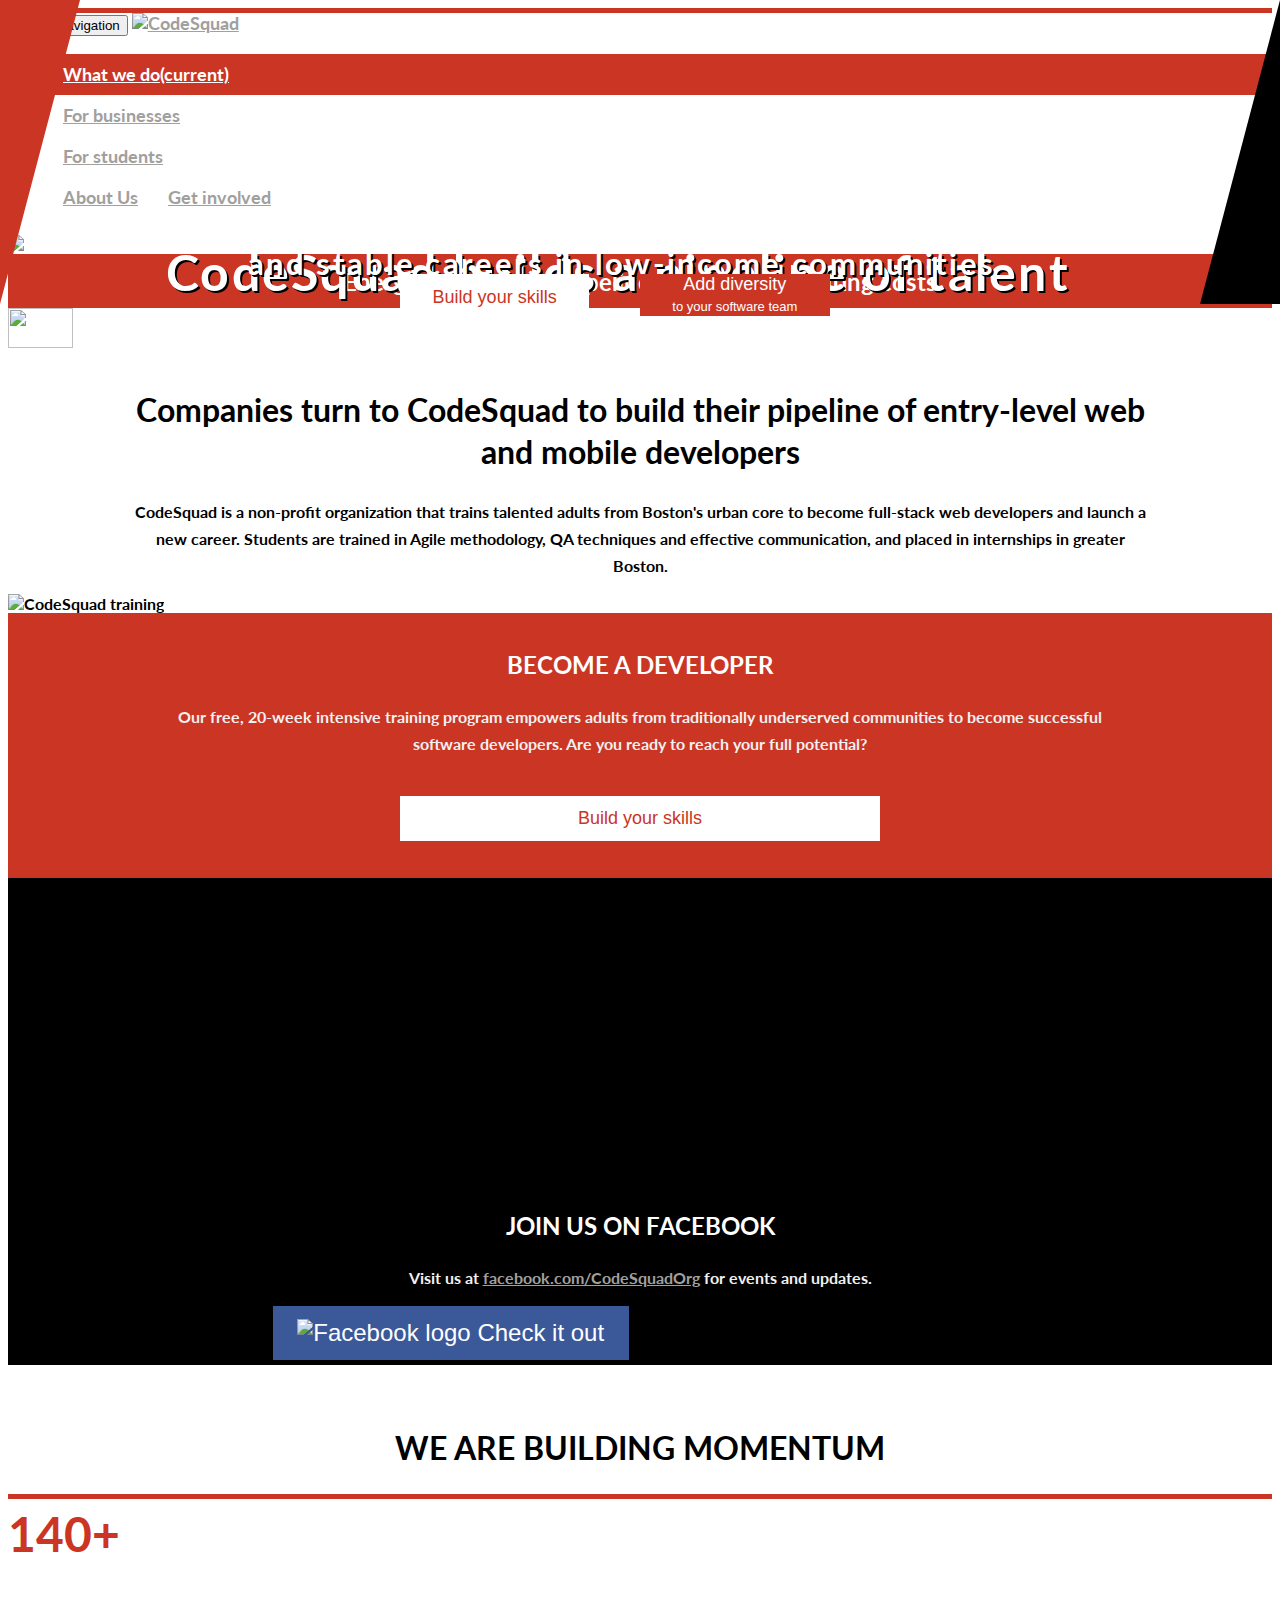
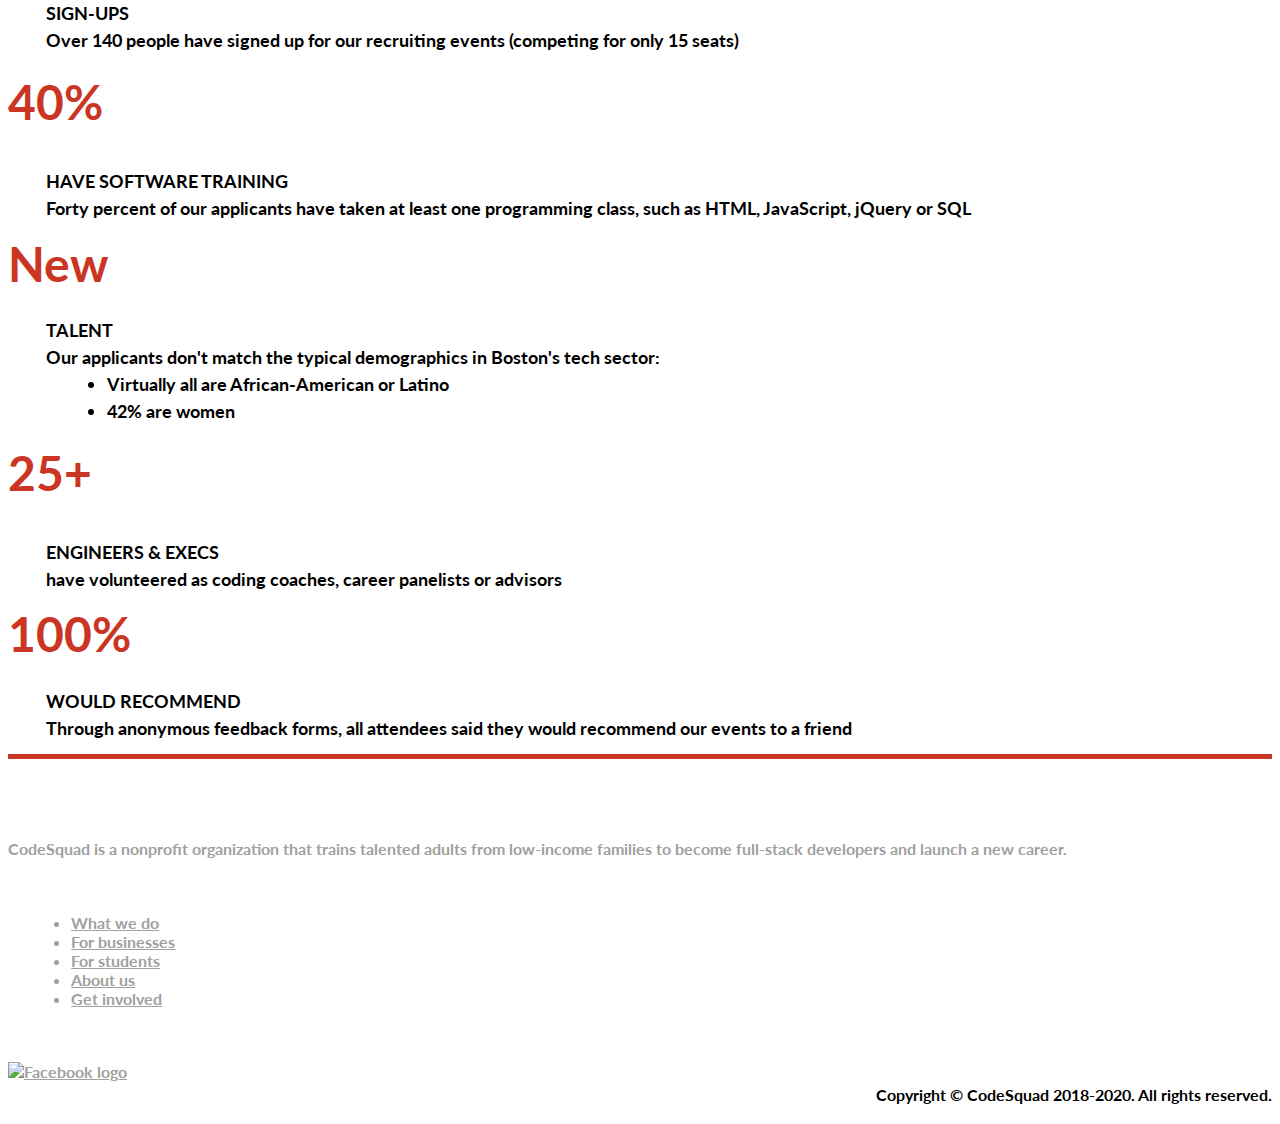
==== main/index.html @ bde696b5 "updated website" ====
<!DOCTYPE html>
<html lang="en">
<head>
	<title>
		CodeSquad builds a pipeline of talent and stable careers in low-income communities
	</title>
  <!-- Bootstrap core CSS -->
  <link rel="stylesheet" type="text/css" href="../assets/css/lib/bootstrap.min.css">
  <!-- Custom CSS -->
  <link rel="stylesheet" type="text/css" href="../assets/css/codesquad_css.css">
  <!-- Google Fonts -->
  <link rel="stylesheet" href="https://fonts.googleapis.com/css?family=Lato:400,700">
  <meta name="viewport" content="width=device-width, initial-scale=1.0">
</head>

<body>
  <div class="top-red-line"></div>

  <!-- Begin Navbar -->
  <nav class="navbar navbar-default">
    <div class="container-fluid">
      <!-- Brand and toggle get grouped for better mobile display -->
      <div class="navbar-header">
        <button type="button" class="navbar-toggle collapsed" data-toggle="collapse" data-target="#bs-example-navbar-collapse-1" aria-expanded="false">
          <span class="sr-only">Toggle navigation</span>
          <span class="icon-bar"></span>
          <span class="icon-bar"></span>
          <span class="icon-bar"></span>
        </button>
        <a class="navbar-brand" href="#">
          <!-- CodeSquad logo -->
          <img alt="CodeSquad" src="../assets/img/logo_navbar.gif" width="140" height="59">
        </a>
      </div>

      <!-- Collect the nav links, forms, and other content for toggling -->
      <div class="collapse navbar-collapse" id="bs-example-navbar-collapse-1">
        <ul class="nav navbar-nav navbar-right">
          <li class="active">
            <a href="#">
              What we do<span class="sr-only">(current)</span>
            </a>
          </li>
          <li>
            <a href="businesses.html">
              For businesses
            </a>
          </li>
          <li>
            <a href="students.html">
              For students
            </a>
          </li>
          <li class="dropdown">
            <a href="#" class="dropdown-toggle" data-toggle="dropdown" role="button" aria-haspopup="true" aria-expanded="false">About Us 
              <span class="caret"></span></a>
            <ul class="dropdown-menu" id="myDropdown">
              <li><a href="about-us.html">The CodeSquad Story</a></li>
              <li><a href="cohort.html">2018 Spring Cohort</a></li>
            </ul>
          <li class="dropdown">
            <a href="#" class="dropdown-toggle" data-toggle="dropdown" role="button" aria-haspopup="true" aria-expanded="false">
              Get involved<span class="caret"></span>
            </a>
            <ul class="dropdown-menu">
              <li>
                <a href="volunteer.html">
                  Volunteer
                </a>
              </li>
              <li>
                <a href="businesses.html">
                  Host a CodeSquad intern
                </a>
              </li>
            </ul>
          </li>
        </ul>
      </div><!-- /.navbar-collapse -->
  	</div><!-- /.container-fluid -->
  </nav> <!-- End Navbar -->


<!-- Begin Main Banner image and text -->
  <div class="positionRel">
  <img src="../assets/img/img_8179.jpg" width="1920"  class="img-responsive center-block">
  <div class="mobileHide center">
    <div class="headlineTxt headlineTxtHome">
      CodeSquad builds a pipeline of talent
    </div>
    <div class="headlineTxt headlineTxt2">
      and stable careers in low-income communities  
    </div>
  </div>
  <a href="students.html">
  	<button class="headlineBtn btnWht headlineBtn1">
      Build your skills
  	</button>
  </a>
  <a href="businesses.html">
    <button class="headlineBtn btnRed headlineBtn2">
      <span id="btn1stLine">
        Add diversity
      </span>
      <br />
      <span id="btn2ndLine">
        to your software team
      </span>
    </button>
  </a>
</div> <!-- End Main Banner image and text -->


<!-- Begin Red Bar with arrow -->
<div class="red-bar">
  <div class="mobileShow">
    CodeSquad builds new opportunities
  </div>
  <div class="mobileHide">
    Energize your talent pipeline and lower recruiting costs
  </div>
</div>
<div>
  <img src="../assets/img/arrow.png" width="65" height="40" class="img-responsive center-block">
</div>  <!-- End Red Bar with arrow -->


<!-- Begin Theory of Change -->
<div class="container">
  <h1 class="center">
    Companies turn to CodeSquad to build their pipeline of entry-level web and mobile developers
  </h1>
  <p class="center width80">
    CodeSquad is a non-profit organization that trains talented adults from Boston's urban core to become full-stack web developers and launch a new career. Students are trained in Agile methodology, QA techniques and effective communication, and placed in internships in greater Boston.
  </p>
  <img alt="CodeSquad training" src="../assets/img/infographic-small.jpg" width="1036" height="593" class="img-responsive center-block">
</div>  <!-- End Theory of Change -->


<!-- Begin Slanted Boxes -->
<div class="row rowBlk">
  <div class="col-sm-4 slantBoxRed">
    <h3 class="center">
      Become a developer
    </h3>
    <p class="width80 center">
      Our free, 20-week intensive training program empowers adults from traditionally underserved communities to become successful software developers.  Are you ready to reach your full potential?
    </p>
    <a href="students.html">
      <button class="btnWht btnBuildSkills">
        Build your skills
      </button>
    </a>
  </div>
  <div class="col-sm-4 slantIndex">
    <div class="redSlant"></div>
    <div class="blackSlantRight"></div>
  </div>
  <div class="col-sm-4 slantBoxBlk">
    <h3 class="center">
      Join us on Facebook
    </h3>
    <p class="width80 center">
      Visit us at <a href="http://www.facebook.com/CodeSquadOrg">facebook.com/CodeSquadOrg</a> for events and updates.
    </p>
    <a href="http://www.facebook.com/CodeSquadOrg">
      <button class="FBbutton">
        <img src="../assets/img/fb-logo.png" height="54" width="54" alt="Facebook logo">
        Check it out
      </button>
    </a>
  </div>
</div> <!-- End of "row" -->
<!-- End Slanted Boxes -->


<!-- Begin Momentum section using Bootstrap grid -->
<div class="positionRel momentumBak">
      <div class="container-fluid"> <!-- Begin container -->
        <div class="row"> <!-- Begin first row -->
          <div class="col-xs-10 col-xs-offset-1 col-sm-8 col-sm-offset-2 col-md-6 col-md-offset-3">
            <h2 class="center">
              We are building momentum
            </h2>
            <div class="top-red-line">
            </div>
          </div>
        </div> <!-- End 1st row -->
        <div class="row"> <!-- Begin 2nd row -->
        	<div class="col-xs-3 col-xs-offset-1 col-sm-2 col-lg-1 momentumRed">
  	          140+
  	        </div>
  	        <div class="col-xs-8 col-sm-3 col-lg-3 momentumBlurbTxt">
  	          <span class="momentumBlurbHead">
  	            Sign-ups
  	          </span><br />
  	          Over 140 people have signed up for our recruiting events (competing for only 15 seats)
  	        </div>
  	        <div class="col-xs-3 col-xs-offset-1 col-sm-2 col-sm-offset-0 col-lg-1 col-lg-offset-2 momentumRed">
  	          40%
  	        </div>
  	        <div class="col-xs-8 col-sm-4 col-lg-3 momentumBlurbTxt">
  	        <span class="momentumBlurbHead">
  	          Have software training
  	        </span><br />
  	          Forty percent of our applicants have taken at least one programming class, such as HTML, JavaScript, jQuery or SQL
  	        </div>
        </div> <!-- End 2nd row -->
        <div> <!-- Begin 3rd row -->
          <div class="col-xs-3 col-xs-offset-1 col-sm-2 col-sm-offset-4 col-lg-1 col-lg-offset-4 padding0 momentumRed">
  	          New 
  	        </div>
  	        <div class="col-xs-8 col-sm-4 col-lg-4 momentumBlurbTxt">
  	          <span class="momentumBlurbHead">
  	            Talent
  	          </span><br />
  	          Our applicants don't match the typical demographics in Boston's tech sector:
  	          <ul class="momentumUL">
  	            <li>
  	              Virtually all are African-American or Latino
  	            </li>
  	            <li>
  	              42% are women
  	            </li>
  	          </ul>
  	        </div>
  	    </div> <!-- End 3rd row -->
        <div class="row"> <!-- Begin 4th row -->
        <div class="clearfix"></div>
        <div class="col-xs-3 col-xs-offset-1 col-sm-2 col-lg-1 momentumRed">
            25+
          </div>
          <div class="col-xs-8 col-sm-3 col-lg-3 momentumBlurbTxt">
            <span class="momentumBlurbHead">
              Engineers &amp; Execs
            </span><br />
            have volunteered as coding coaches, career panelists or advisors
          </div>
          <div class="col-xs-3 col-xs-offset-1 col-sm-2 col-sm-offset-0  col-lg-1 col-lg-offset-2 padding0 momentumRed">
            100%
          </div>
          <div class="col-xs-8 col-sm-4 col-lg-3 momentumBlurbTxt">
            <span class="momentumBlurbHead">
              Would recommend
            </span> <br />
            Through anonymous feedback forms, all attendees said they would recommend our events to a friend
          </div>        
        </div> <!-- End 4th row -->
      </div> <!-- End container -->
</div> <!-- End Momentum section using Bootstrap -->



<!-- Begin page footer -->
<footer>
  <div class="top-red-line"></div>
	<div class="positionRel footerFont footerBak">
    <div class="container-fluid">
      <div class="row">
    	  <div class="col-xs-12 col-md-2 col-md-offset-1">
    	    <div class="footerLogo">
          </div>
            CodeSquad is a nonprofit organization that trains talented adults from low-income families to become full-stack developers and launch a new career.
        </div>
    	  <div class="col-xs-12 col-md-2">
    	  	<p class="footerHead">
            Quick Links
          </p>
          <ul class="momentumUL">
            <li>
              <a href="index.html">
                What we do
              </a>
            </li>
            <li>
              <a href="businesses.html">
                For businesses  
              </a>
            </li>
            <li>
              <a href="students.html">
                For students
              </a>
            </li>
            <li>
              <a href="about-us.html">
                About us
              </a>
            </li>
            <li>
              <a href="#" class="dropdown-toggle" data-toggle="dropdown" role="button" aria-haspopup="true" aria-expanded="false">
                Get involved
              </a>
              <ul class="dropdown-menu">
                <li>
                  <a href="volunteer.html">
                    Volunteer
                  </a>
                </li>
                <li>
                  <a href="businesses.html">
                    Host a CodeSquad intern
                  </a>
                </li>
              </ul>
            </li>
          </ul>
    	  </div>
    	  <div class="col-xs-12 col-md-2">
    	  	<p class="footerHead">
              Join us on Facebook
          </p>
          <a href="http://www.facebook.com/CodeSquadOrg">
            <img src="../assets/img/fb-logo.png" height="54" width="54" alt="Facebook logo">
          </a>
    	  </div>

      </div>  <!-- End row -->
    </div> <!-- End container -->
  </div> <!-- End of <div> with position "relative" -->
  <div class="positionRel">
    <p align="right">
      Copyright &#169; CodeSquad 2018-2020.  All rights reserved.
    </p>
  </div>
</footer>


	<!-- jQuery link & Bootstrap JS link -->
  <script src="http://code.jquery.com/jquery-3.2.1.min.js" integrity="sha256-hwg4gsxgFZhOsEEamdOYGBf13FyQuiTwlAQgxVSNgt4=" crossorigin="anonymous"></script>
  <script src="../assets/js/lib/bootstrap.min.js" type="text/javascript"></script>
  <script type="text/javascript" src="../assets/js/codesquad_js.js"></script>
</body>
</html>
---- assets/css/codesquad_css.css ----
a {
	color: rgb(160,160,158);
}

.active {
	background-color: rgb(203,53,36);
}

/*.bizBak {
	background: url('../img/img_8085_crop2.jpg');
	background-size: cover;
	background-repeat: no-repeat;
}*/

.blackSlantRight {
	position: absolute;
	top: 0;
	right: 0;
	width: 0;
	height: 0;
	border-top: 304px solid transparent;
	border-right: 80px solid black;
	border-bottom: 0; 
}

.blackSlantLeft {
	position: absolute;
	top: 0;
	left: 0;	
	width: 0;
	height: 0;
	border-top: 0;
	border-right: 0;
	border-left: 80px solid black;
	border-bottom: 280px solid transparent; 
}

.blackSlant2 {
	position: absolute;
	top: 0;
	right: 0;
	width: 0;
	height: 0;
	border-top: 280px solid transparent;
	border-right: 80px solid black;
	border-bottom: 0; 
}

body {
	font-family: 'Lato', sans-serif;
	font-size: medium;
	font-weight: 700;
}

.border1 {
	border-style: solid;
	border-color: black;
	border-width: 1px;
}

.btn {
	border-radius: 0;
}

.btnWht {
	/* red text on white */
	color: rgb(203,53,36);
	background-color: white;
	padding: 1% 1.4%;
}

.btnRed {
	/* white text on red */
	color: white;
	background-color: rgb(203,53,36);
}

.btnBuildSkills {
	height: 20%;
	width: 40%;
	text-decoration: none;
	font-size: large;
	border: none;
	cursor: pointer;
	margin: 2% 30%;
}

#btn1stLine {
	padding: 0;
	margin: 0;
}

#btn2ndLine {
	font-size: small;
	text-align: center;
	padding: 0;
	margin: 0;
}

.card {
	border: 1px solid rgba(0,0,0,.125);
	border-radius: .25rem;
	display: inline-block;
	width: 100%;
	margin: 1rem 0;
}

.card td {
	line-height: 1.7;
}

.card-center {
	margin: 1% 35%;
}

/*.card-deck {
	flex-flow: row wrap;
}

.card-deck .card {
	display: flex;
	flex-direction: column;
	flex: 1 0 0%;
	margin-right: 15px;
	margin-bottom: 0;
  margin-left: 15px;
}*/

.card-header {
    padding: .75rem 1.25rem;
    margin-bottom: 0;
    font-size: large;
    color: white;
    background-color: #343434;
    border-bottom: 1px solid rgba(0,0,0,.125);
}

.card-img-float {
	float: left;
}

.card-img-overlay{
	padding: 0;
}

.card-noBorder {
	border-style: none;
}

.cardPtr {
	top: 8%;
}

.card-TechAdvisor {
	border-style: none;
	padding: 0 10%;
}

.card-title {
	font-size: x-large;
	text-transform: uppercase;
	line-height: 1.1;
	margin:	0;
}

.card-text {
	margin: 1.25rem;
	column-count: 1;
}

.center {
	text-align: center;
}

/*div {
	border: 1px solid blue;
}*/

ul li ul li {
	background-color: white;
}

.divSpacer {
	height: 600px;
}

.FBbutton {
	/*position: absolute;*/
	/*left: 30%;*/
	height: 54px;
	width: auto;
	color: white;
	background-color: rgb(59,89,152); /* FaceBook blue*/
	text-decoration: none;
	font-size: x-large;
	border: none;
	padding: 0 2%;
	margin: 0 20%;
	/*cursor: pointer;	*/
}

.footerFont {
	color: rgb(160,160,158);
}

.footerBak {
    background: url('../img/blackBak.png');
    background-size: cover;
    background-repeat: repeat;
}

.footerLogo {
    background: url('../img/logo_inverse.png');
    background-size: cover;
    background-repeat: no-repeat;
    width: 200px;
    height: 80px;
}

.footerHead {
	color: white;
	margin: 2em auto 0.5em;
	text-transform: uppercase;
	font-size: small;
}

.footerBtn {
	text-transform: uppercase;
	text-decoration: none;
	font-size: medium;
	width: 100%;
	height: 2.5em;
	margin: 5% auto 8%;
	border: none;
	cursor: pointer;
}

h1 {
	color: black;
	font-size: xx-large;
	font-weight: bold;
	line-height: 1.3;
	margin: 3% 8% 2% 8%;
}

h2 {
	font-size: xx-large;
	font-weight: bold;
	text-transform: uppercase;
	margin-top: 5%;
}

h3 {
	font-size: x-large;
	font-weight: bold;
	text-transform: uppercase;
}

h4 {
	/*color: white;*/
	font-size: x-large;
	text-transform: uppercase;
	margin:	0;
	padding: 10% 0 0 10%; /*top right bottom left*/
}

h5 {
	font-size: large;
	font-weight: bold;
}

.headlineBtn {
	/*height: 12%;*/
	width: 15%;
	text-decoration: none;
	font-size: large;
	border: none;
	margin: 2% auto;
	cursor: pointer;
}

.headlineBtn1 {
	position: absolute;
	top: 72%;
	left: 31%;
}

.headlineBtn2 {
	position: absolute;
	top: 72%;
	left: 50%;
	/*padding: 0.5% 1.4% 0.5% 1.4%;*/
	padding: 0;
}

.headlineTxt {
	position: absolute;
	color: white;
	font-size: 3.9vw;
	letter-spacing: 2.3px;
	text-shadow: 2px 2px black;
}

.headlineTxt2 {
	/* Sub-head */
	font-size: 2.4vw;
	top: 52%;
	left: 19%;
}

.headlineTxtAbout {
	top: 44%;
	left: 29%;
}

.headlineTxtBiz {
	top: 37%;
	left: 10%;
}

.headlineTxtHome {
	top: 37%;
	left: 12.5%;
}

.headlineTxtStudents {
	top: 51%;
	left: 36%;
}

.headlineTxtVol {
	font-size: 3.3vw;
	top: 8%;
	left: 56.5%;
}

.height400 {
	height: 350px;
}

img {
	padding: 0;
	margin: 0;
}

input[type=text] {
	color: rgb(160,160,158);
	width: 100%;
	background-color: rgb(36,34,35);
	padding: 12px 0px;
	border: none;
	border-bottom: 1px solid rgb(160,160,158);
}

.joinUsBtn {
	position: absolute;
	left: 30%;
	height: 20%;
	width: 40%;
	text-decoration: none;
	font-size: large;
	border: none;
	cursor: pointer;
}

.maxHeight {
	height: 280px;
}

.mobileShow {
	display: none;
}

.mobileHide {
	display: inline;
}

.momentumBak {
    background: url('../img/img_8257_momentum3.jpg');
    background-size: cover;
    background-repeat: no-repeat;
}

.momentumBlurbHead {
	text-transform: uppercase;
	/*margin: -1% 0;*/
	/*padding: 0;*/
}

.momentumBlurbTxt {
	/*position: relative;*/
	/*top: 50%;*/
	font-size: large;
	line-height: 1.5;
	padding: 2% 0 1% 3%;
	/*padding-top: 2%;*/
	/*padding-left: 3%;*/
	/*padding-bottom: 1%;*/
}

.momentumHeadline {
	position: absolute;
	text-align: center;
	top: 5%;
	left: 40%;
}

.momentumRed {
	color: rgb(203,53,36);
	font-size: 3em;
	padding-top: 0.5%;
	padding-bottom: 1%;
}

.momentumTxt {
	position: absolute;
	font-size: large;
}

/* Styling for homepage momentum bullet list */
.momentumUL {
	padding: 0 5%;
	margin: 0;
}

.navbar {
	font-size: 1.1em;
	margin-bottom: 0;
}

.navbar-default {
	border-style: none;
	background-color: white;
}

.navbar-nav li {
	/*top right bottom left*/
	/*padding: 3% 1% 3% 1%;*/
	padding: 10px 15px;
}

.navbar-default .navbar-nav > .active > a, 
.navbar-default .navbar-nav > .active > a:hover, 
.navbar-default .navbar-nav > .active > a:focus {
	background-color: rgb(203,53,36);
	color: white;
}

.navbar-brand {
	padding: 0;	
}

p {
	/* content */
	font-size: medium;
	line-height: 1.7;
	/* border */
	/* padding */
	/* margin */
	margin: 0 auto 15px auto;
}

.padding0 {
	padding: 0;
}

.padding5 {
	padding: 3% 0;
}

.positionRel {
	position: relative;
}

.pOverflow {
	line-height: 1.7;
	font-size: medium;
	padding: 0 1.25rem;
}

.red-bar {
	background-color: rgb(203,53,36);
	color: white;
	font-size: x-large;
	text-align: center;
	padding: 1%;
	margin: 0 auto;
}

.redSlant {
	position: absolute;
	top: 0;
	left: 0;
	width: 0; 
	height: 0; 
	border-right: 5px solid transparent;
	border-bottom: 304px solid transparent;
	border-left: 80px solid #CB3524; /* CodeSquad red in hex code */
}

.redSlant2 {
	position: absolute;
	top: 0;
	left: 0;
  width: 0; 
  height: 0; 
  border-right: 5px solid transparent;
  border-bottom: 280px solid transparent;
  border-left: 80px solid #CB3524; /* CodeSquad red in hex code */
}

.rowBlk {
	background-color: black;
}

select {
	color: rgb(160,160,158);
	background-color: rgb(36,34,35);
	/*align-self: right;*/
	padding: 12px 0px;
	border: none;
}

.slantBoxBlk {
	background-color: black;
	color: white;
	padding: 5px 20px;
}

.slantBoxRed {
	background-color: rgb(203,53,36);
	color: white;
	padding: 1% 2.5%;
}

.slantBoxRed p, .slantBoxBlk p {
	color: rgb(242,240,240);
}

.slantIndex {
    background: url('../img/img_8105_crop2.jpg');
    background-size: cover;
    background-repeat: no-repeat;
    height: 304px;
}

.slantBiz {
    background: url('../img/img_9511.jpg');
    background-size: cover;
    background-repeat: no-repeat;
}

.slantStudent {
    background: url('../img/img_8089_crop.jpg');
    background-size: cover;
    background-repeat: no-repeat;
    height: 280px;
}

.top-red-line {
	height: 5px;
	background-color: rgb(203,53,36);
}

.underline {
	padding-bottom: 1%;
	text-decoration: underline rgb(203,53,36);
	/*width: 100%;*/
/*	border-style: solid;
	border-color: rgb(203,53,36);
	border-width: 1px;*/
}

.width60 {
	width: 60%;
	margin-bottom: 5%;
}

.width80 {
	width: 80%;
}

@media only screen and (max-width: 700px) {
	.card-TechAdvisor {
		padding: 0;	
	}
	h1, h2 {
		font-size: large;
	}
	.headlineBtn {
    /* For mobile phones: */
    	display: none;
	}
	.headlineTxt {
		font-size: x-large;
	}
	.headlineTxtAbout {
		top: 102%;
		left: 6%;
	}
	.headlineTxtBiz {
		top: 97%;
		left: 0%;
	}
	.headlineTxtHome {
		top: 97%;
		left: 0%;
	}
	.headlineTxtStudents {
		top: 102%;
		left: 9%;
	}
	.headlineTxtVol {
		top: 110%;
		left: 18%;
	}
	.joinUsBtn, .FBbutton {
		font-size: large;
	}
	.mobileShow {
		display: inline-block;
		padding-bottom: 2%;
	}
.mobileHide {
		display: none;
	}
	.momentumRed {
		font-size: 2em;
	}
	p {
		font-size: small;
	}
	.pOverflow {
		font-size: small;
	}
/*	.red-bar {
		color: rgb(203,53,36);
	}*/
	.slantBoxRed, .slantBoxBlk {
		padding: 1% 5%;
	}
	.width60, .width80 {
		width: 100%;
	}
}

@media (min-width: 576px) {
	.card-columns {
		-webkit-column-count: 2;
    	-moz-column-count: 2;
    	column-count: 2;
	    -webkit-column-gap: 1.25rem;
	    -moz-column-gap: 1.25rem;
	    column-gap: 1.25rem;
	}
}

@media (min-width: 576px) {
	#sprcohort2018 #sprcohort2018i {
		-webkit-column-count: 1;
    	-moz-column-count: 1;
    	column-count: 1;
	    -webkit-column-gap: 1.00rem;
	    -moz-column-gap: 1.00rem;
	    column-gap: 1.00rem;
	}
}


.card-bodytext-center
{

	height:100px;
}
/*
#sprcohort2018
{
	width: 95%;
	height: 50%;
}*/

#danger
{
	width: 400px;
	height: 500px;
}
/*#sprcohort2018i
{
	width: 90%;
	height: 50%;
}*/

/* Dropdown Button */
.dropbtn {
    background-color: #3498DB;
    color: white;
    padding: 16px;
    font-size: 16px;
    border: none;
    cursor: pointer;
}

/* Dropdown button on hover & focus */
.dropbtn:hover, .dropbtn:focus {
    background-color: #2980B9;
}

/* The container <div> - needed to position the dropdown content */
.dropdown {
    position: relative;
    display: inline-block;
}

/* Dropdown Content (Hidden by Default) */
.dropdown-menu {
    display: none;
    position: absolute;
    background-color: #f1f1f1;
    min-width: 160px;
    box-shadow: 0px 8px 16px 0px rgba(0,0,0,0.2);
    z-index: 1;
}

/* Links inside the dropdown */
.dropdown-menu a {
    color: black;
    padding: 12px 16px;
    text-decoration: none;
    display: block;
}

/* Change color of dropdown links on hover */
.dropdown-menu a:hover {background-color: #ddd}

/* Show the dropdown menu (use JS to add this class to the .dropdown-content container when the user clicks on the dropdown button) */
.show {display:block;}

#sprcohort2018
{
	width: 95%;
	height: 50%;
}

#danger
{
	width: 400px;
	height: 500px;
}
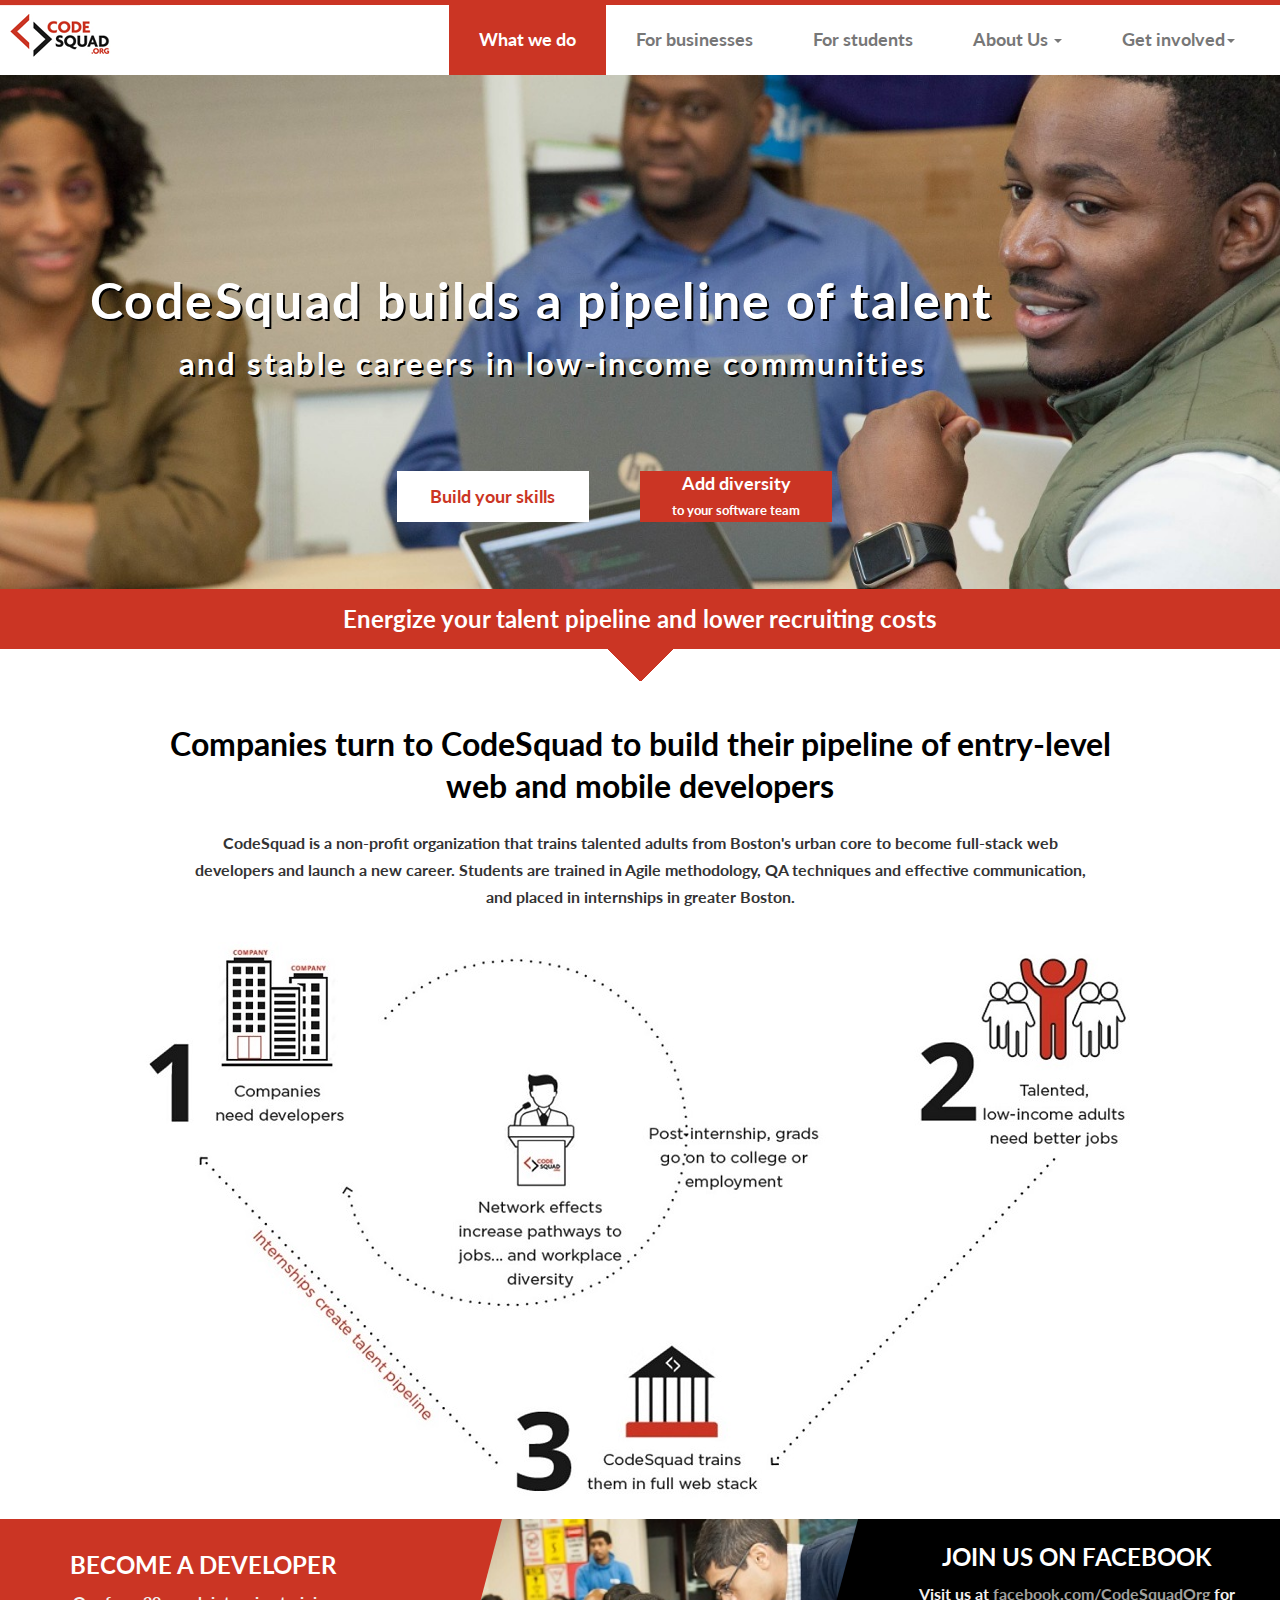
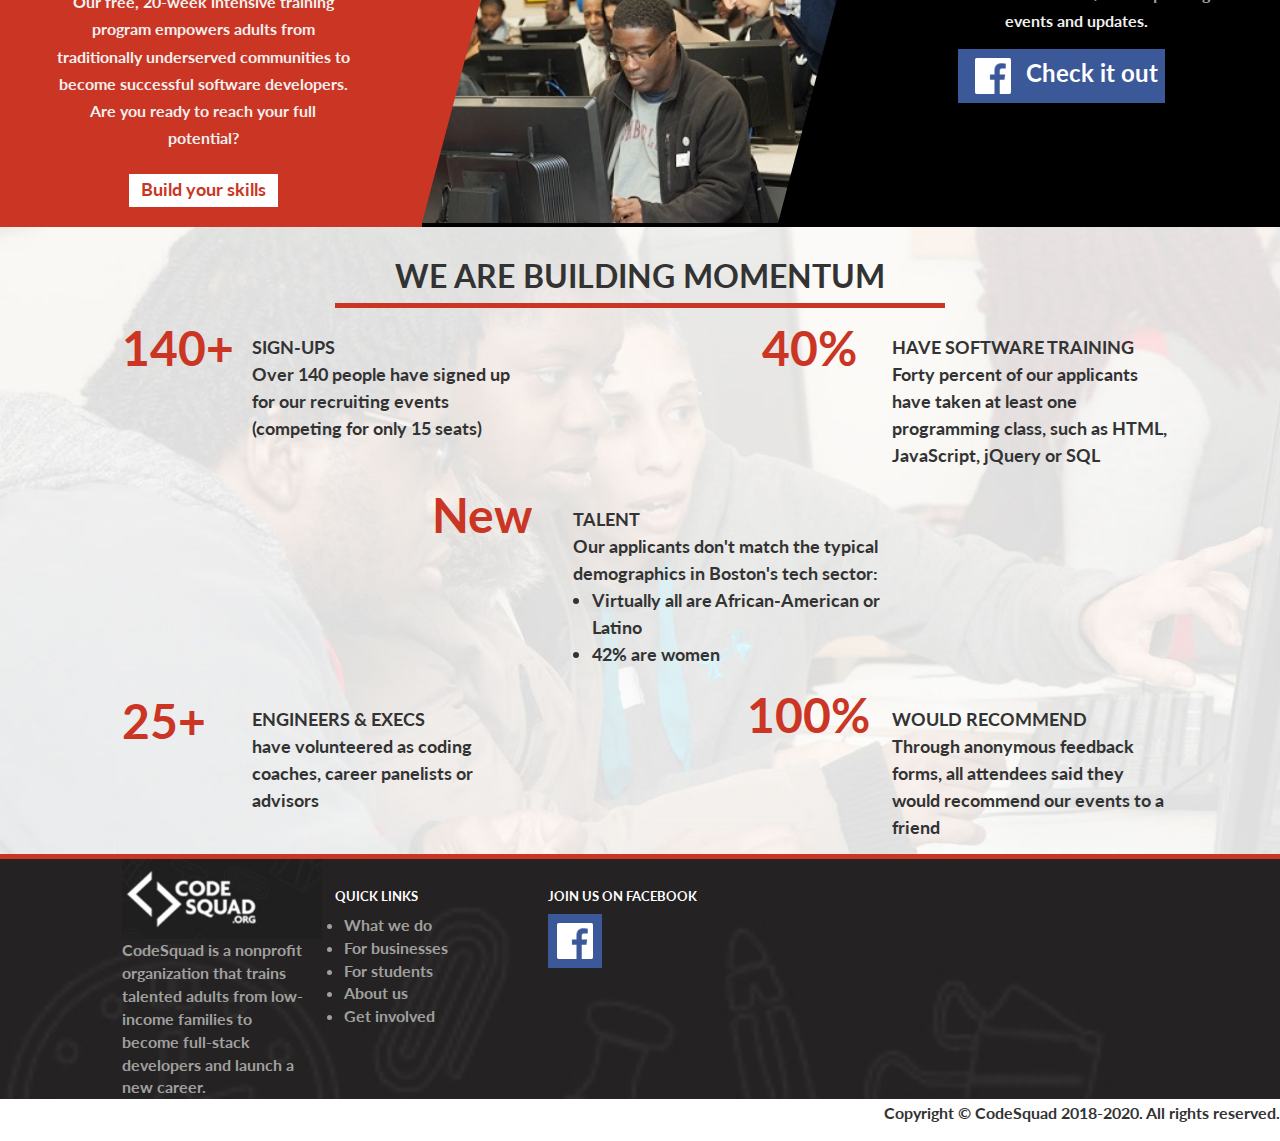
==== commit 03d01ee7: "changed footer img, cleaned img code, update responsive img" ====
--- a/main/index.html
+++ b/main/index.html
@@ -36,28 +36,16 @@
       <!-- Collect the nav links, forms, and other content for toggling -->
       <div class="collapse navbar-collapse" id="bs-example-navbar-collapse-1">
         <ul class="nav navbar-nav navbar-right">
-          <li class="active">
-            <a href="#">
-              What we do<span class="sr-only">(current)</span>
-            </a>
+          <li class="active"><a href="#">What we do<span class="sr-only">(current)</span></a></li>
+          <li><a href="businesses.html">For businesses</a></li>
+          <li><a href="students.html">For students</a></li>
+          <li class="dropdown">
+            <a href="#" class="dropdown-toggle" data-toggle="dropdown" role="button" aria-haspopup="true" aria-expanded="false">About Us <span class="caret"></span></a>
+            <ul class="dropdown-menu" id="cohortDropdown">
+              <li><a href="about-us.html">The CodeSquad Story</a></li>
+              <li><a href="cohort.html">Spring 2018 Cohort</a></li>
+            </ul>
           </li>
-          <li>
-            <a href="businesses.html">
-              For businesses
-            </a>
-          </li>
-          <li>
-            <a href="students.html">
-              For students
-            </a>
-          </li>
-          <li class="dropdown">
-            <a href="#" class="dropdown-toggle" data-toggle="dropdown" role="button" aria-haspopup="true" aria-expanded="false">About Us 
-              <span class="caret"></span></a>
-            <ul class="dropdown-menu" id="myDropdown">
-              <li><a href="about-us.html">The CodeSquad Story</a></li>
-              <li><a href="cohort.html">2018 Spring Cohort</a></li>
-            </ul>
           <li class="dropdown">
             <a href="#" class="dropdown-toggle" data-toggle="dropdown" role="button" aria-haspopup="true" aria-expanded="false">
               Get involved<span class="caret"></span>
@@ -83,7 +71,7 @@
 
 <!-- Begin Main Banner image and text -->
   <div class="positionRel">
-  <img src="../assets/img/img_8179.jpg" width="1920"  class="img-responsive center-block">
+  <img src="../assets/img/img_9951_crop.jpg" width="1920"  class="img-responsive center-block">
   <div class="mobileHide center">
     <div class="headlineTxt headlineTxtHome">
       CodeSquad builds a pipeline of talent
@@ -327,7 +315,7 @@
 
 
 	<!-- jQuery link & Bootstrap JS link -->
-  <script src="http://code.jquery.com/jquery-3.2.1.min.js" integrity="sha256-hwg4gsxgFZhOsEEamdOYGBf13FyQuiTwlAQgxVSNgt4=" crossorigin="anonymous"></script>
+  <script src="https://code.jquery.com/jquery-3.2.1.min.js" integrity="sha256-hwg4gsxgFZhOsEEamdOYGBf13FyQuiTwlAQgxVSNgt4=" crossorigin="anonymous"></script>
   <script src="../assets/js/lib/bootstrap.min.js" type="text/javascript"></script>
   <script type="text/javascript" src="../assets/js/codesquad_js.js"></script>
 </body>
--- a/assets/css/codesquad_css.css
+++ b/assets/css/codesquad_css.css
@@ -305,7 +305,7 @@
 	/* Sub-head */
 	font-size: 2.4vw;
 	top: 52%;
-	left: 19%;
+	left: 14%;
 }
 
 .headlineTxtAbout {
@@ -318,9 +318,13 @@
 	left: 10%;
 }
 
+.headlineTxtCohort {
+	top: 72%;
+	left: 31%;
+}
 .headlineTxtHome {
 	top: 37%;
-	left: 12.5%;
+	left: 7%;
 }
 
 .headlineTxtStudents {
@@ -551,7 +555,7 @@
 }
 
 .slantStudent {
-    background: url('../img/img_8089_crop.jpg');
+    background: url('../img/061_2018_MG_993.jpg');
     background-size: cover;
     background-repeat: no-repeat;
     height: 280px;
@@ -653,96 +657,4 @@
 	    -moz-column-gap: 1.25rem;
 	    column-gap: 1.25rem;
 	}
-}
-
-@media (min-width: 576px) {
-	#sprcohort2018 #sprcohort2018i {
-		-webkit-column-count: 1;
-    	-moz-column-count: 1;
-    	column-count: 1;
-	    -webkit-column-gap: 1.00rem;
-	    -moz-column-gap: 1.00rem;
-	    column-gap: 1.00rem;
-	}
-}
-
-
-.card-bodytext-center
-{
-
-	height:100px;
-}
-/*
-#sprcohort2018
-{
-	width: 95%;
-	height: 50%;
-}*/
-
-#danger
-{
-	width: 400px;
-	height: 500px;
-}
-/*#sprcohort2018i
-{
-	width: 90%;
-	height: 50%;
-}*/
-
-/* Dropdown Button */
-.dropbtn {
-    background-color: #3498DB;
-    color: white;
-    padding: 16px;
-    font-size: 16px;
-    border: none;
-    cursor: pointer;
-}
-
-/* Dropdown button on hover & focus */
-.dropbtn:hover, .dropbtn:focus {
-    background-color: #2980B9;
-}
-
-/* The container <div> - needed to position the dropdown content */
-.dropdown {
-    position: relative;
-    display: inline-block;
-}
-
-/* Dropdown Content (Hidden by Default) */
-.dropdown-menu {
-    display: none;
-    position: absolute;
-    background-color: #f1f1f1;
-    min-width: 160px;
-    box-shadow: 0px 8px 16px 0px rgba(0,0,0,0.2);
-    z-index: 1;
-}
-
-/* Links inside the dropdown */
-.dropdown-menu a {
-    color: black;
-    padding: 12px 16px;
-    text-decoration: none;
-    display: block;
-}
-
-/* Change color of dropdown links on hover */
-.dropdown-menu a:hover {background-color: #ddd}
-
-/* Show the dropdown menu (use JS to add this class to the .dropdown-content container when the user clicks on the dropdown button) */
-.show {display:block;}
-
-#sprcohort2018
-{
-	width: 95%;
-	height: 50%;
-}
-
-#danger
-{
-	width: 400px;
-	height: 500px;
-}
+}